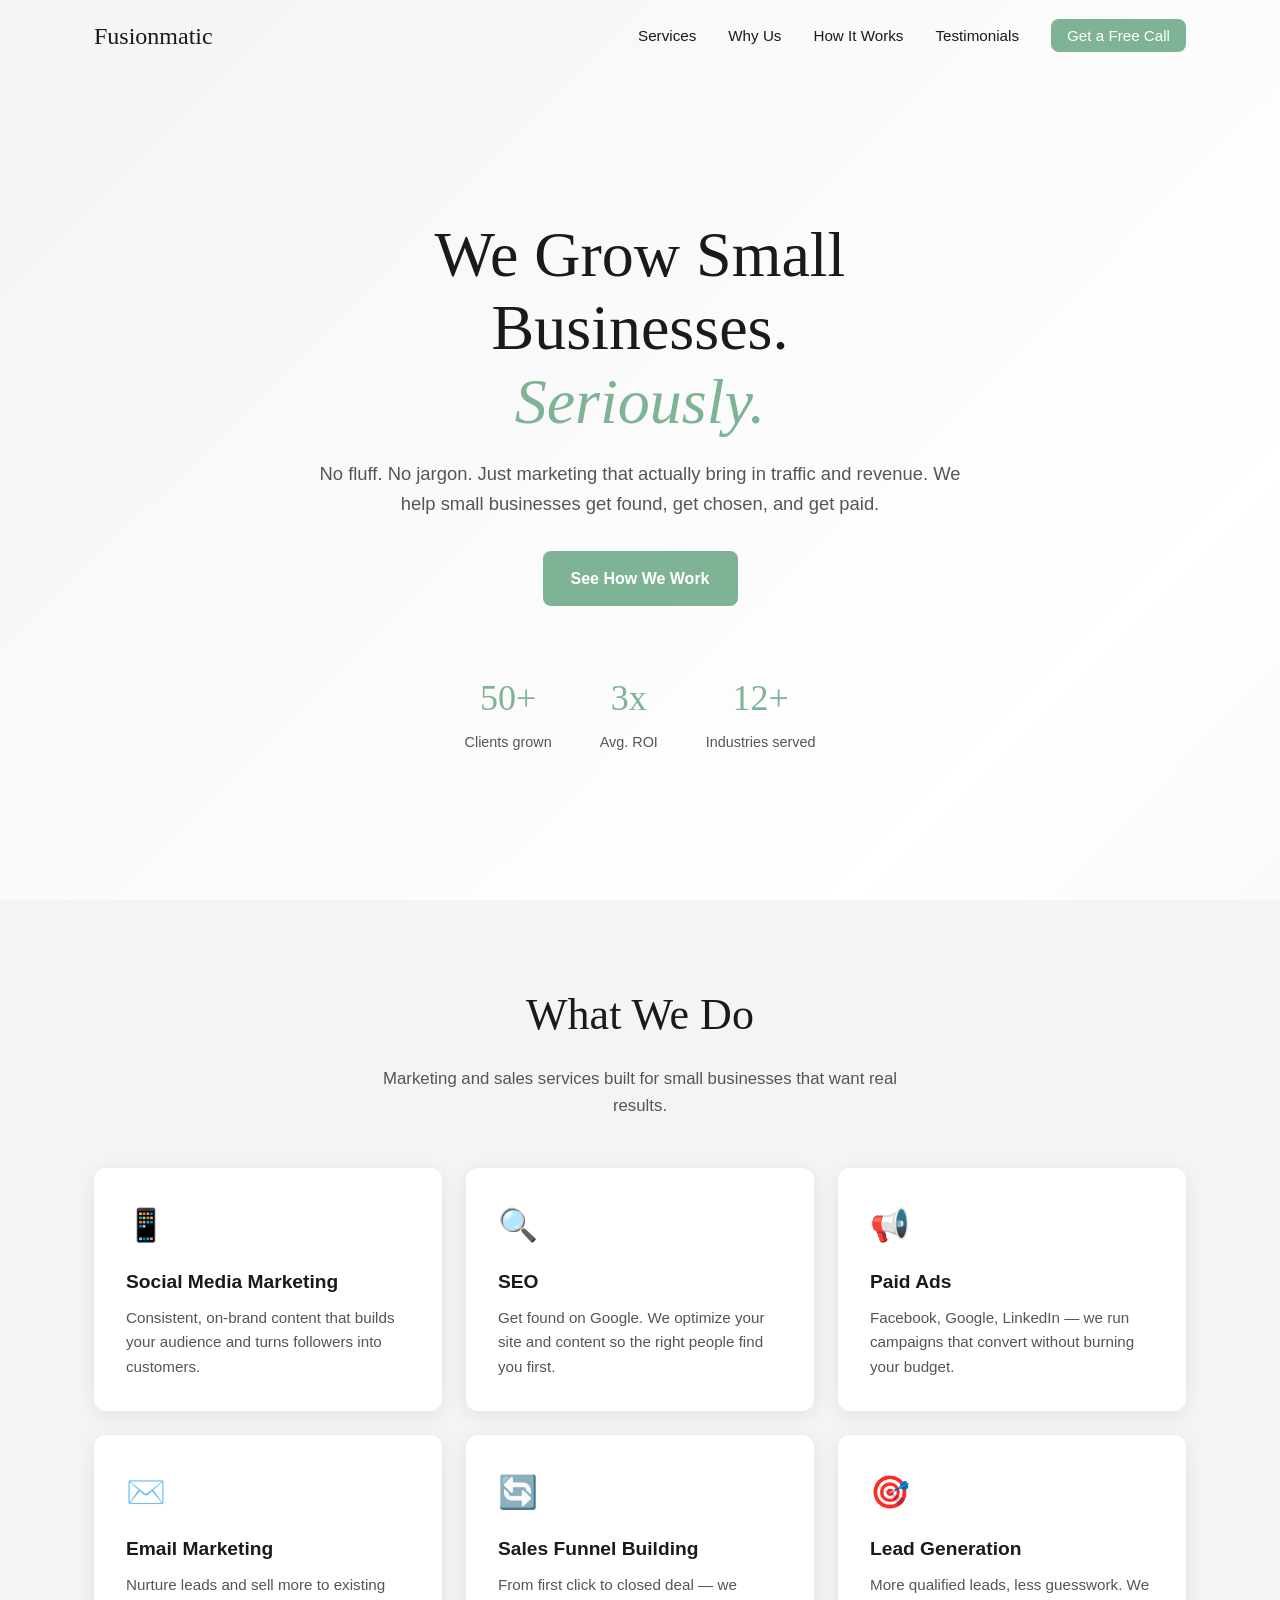
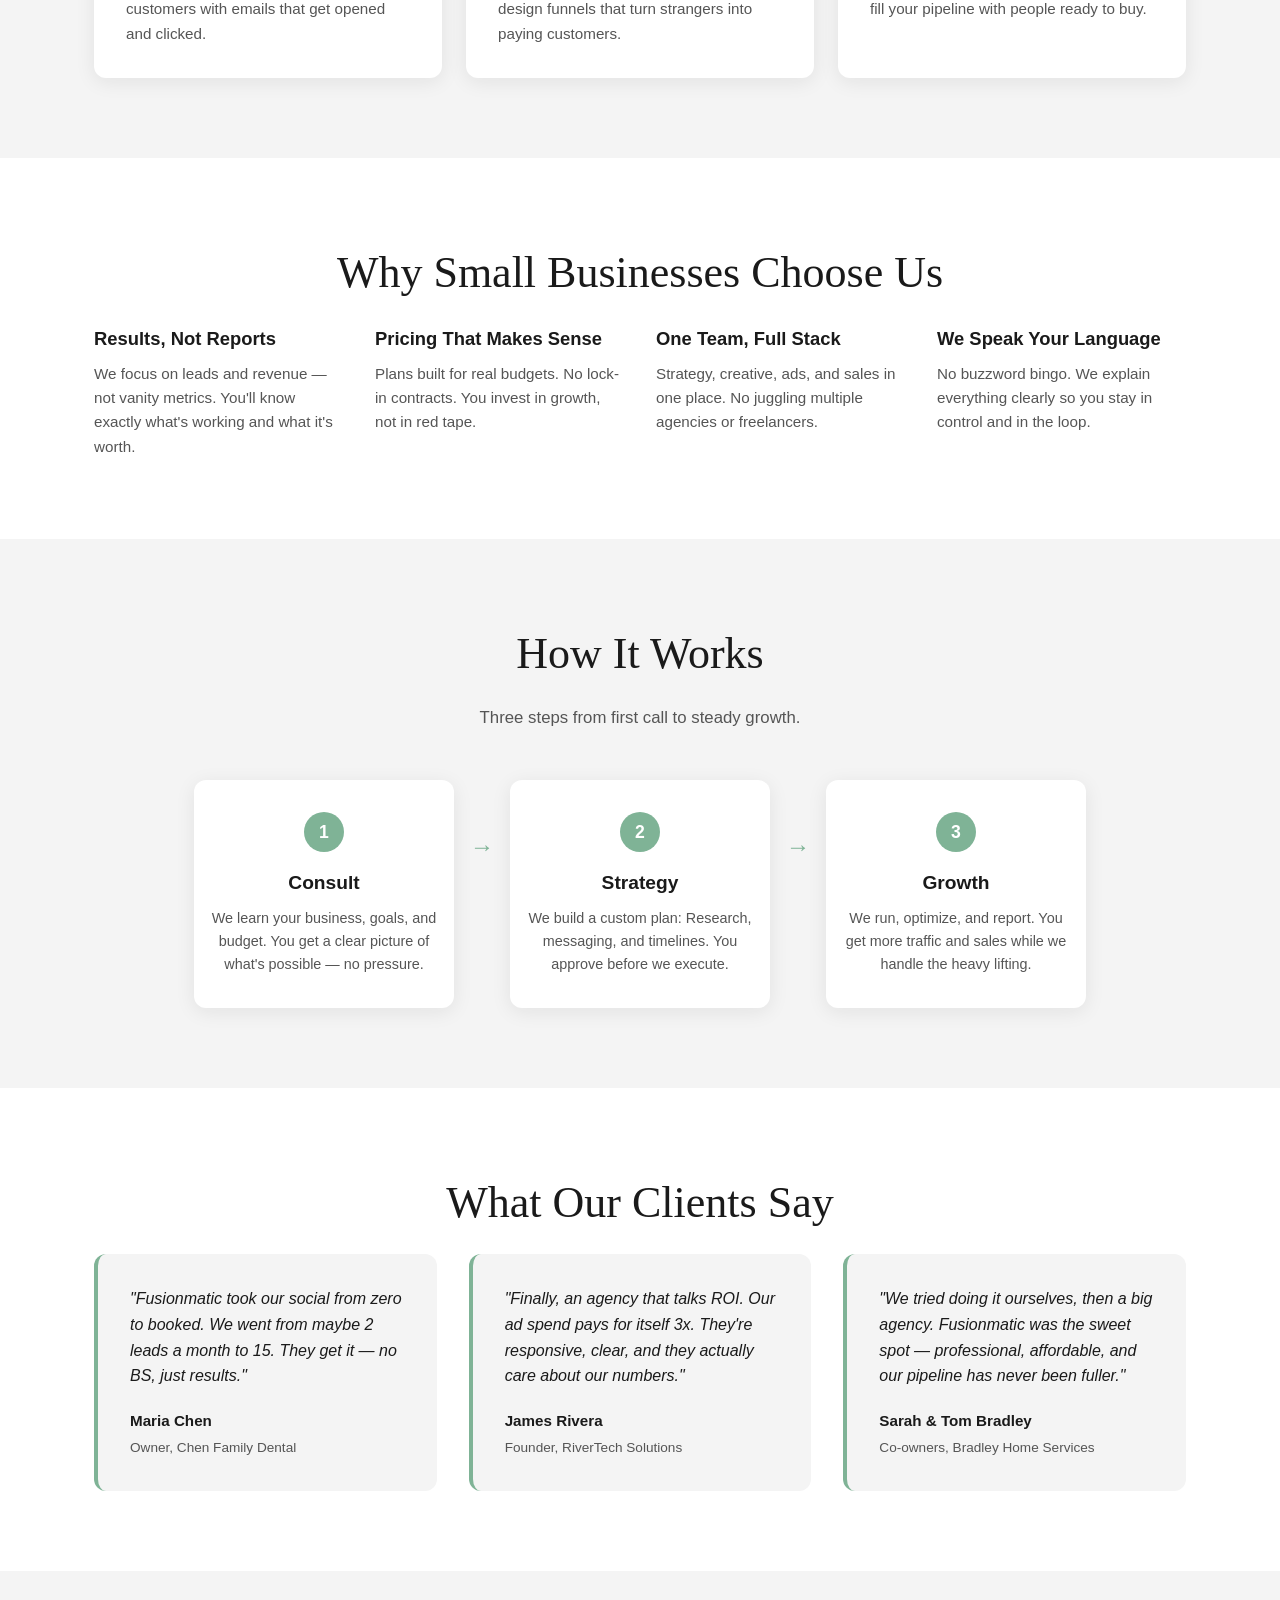
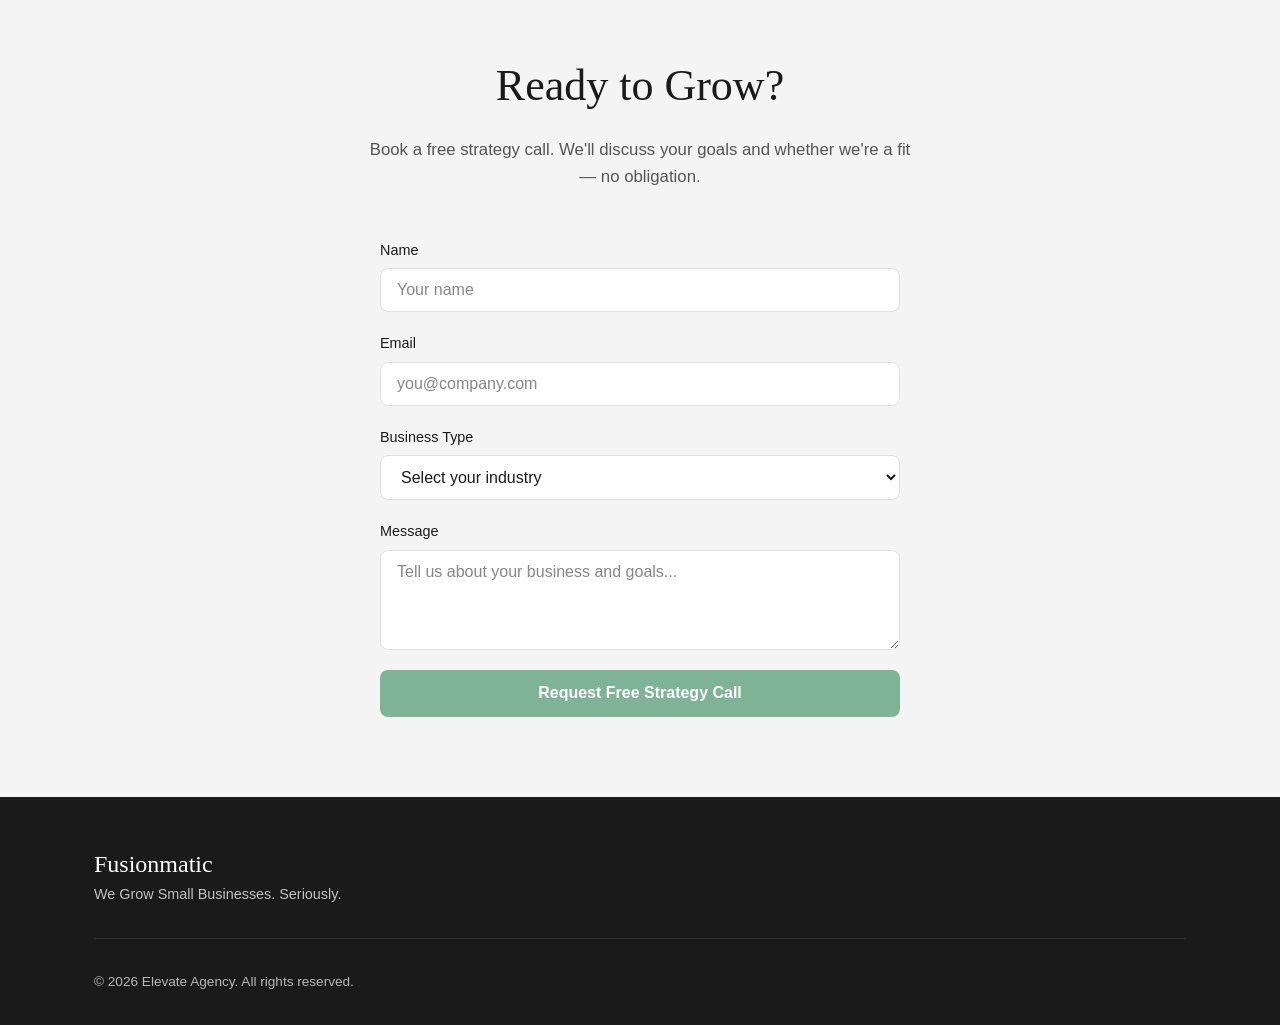
==== index.html @ 4c692b10 "update website" ====
<!DOCTYPE html>
<html lang="en">
<head>
  <meta charset="UTF-8">
  <meta name="viewport" content="width=device-width, initial-scale=1.0">
  <title>Elevate Agency — We Grow Small Businesses. Seriously.</title>
  <meta name="description" content="Marketing and sales services for small businesses. Get more leads, more sales, more growth.">
  <link rel="stylesheet" href="styles.css">
</head>
<body>
  <header class="header" id="header">
    <div class="header-inner">
      <a href="#hero" class="logo">Fusionmatic</a>
      <nav class="nav" aria-label="Main navigation">
        <ul class="nav-list">
          <li><a href="#services">Services</a></li>
          <li><a href="#why-us">Why Us</a></li>
          <li><a href="#how-it-works">How It Works</a></li>
          <li><a href="#testimonials">Testimonials</a></li>
          <li><a href="#contact" class="nav-cta">Get a Free Call</a></li>
        </ul>
      </nav>
      <button class="hamburger" id="hamburger" aria-label="Toggle menu" aria-expanded="false">
        <span></span>
        <span></span>
        <span></span>
      </button>
    </div>
    <div class="nav-overlay" id="nav-overlay"></div>
  </header>

  <main>
    <section class="hero" id="hero">
      <div class="hero-bg"></div>
      <div class="hero-content fade-in">
        <h1 class="hero-title">We Grow Small Businesses.<br><em>Seriously.</em></h1>
        <p class="hero-subtext">No fluff. No jargon. Just marketing that actually bring in traffic and revenue. We help small businesses get found, get chosen, and get paid.</p>
        <a href="#how-it-works" class="btn btn-primary btn-pulse">See How We Work</a>
      </div>
      <div class="hero-stats fade-in">
        <div class="stat">
          <span class="stat-number" data-target="50">0</span><span class="stat-suffix">+</span>
          <span class="stat-label">Clients grown</span>
        </div>
        <div class="stat">
          <span class="stat-number" data-target="3">0</span><span class="stat-suffix">x</span>
          <span class="stat-label">Avg. ROI</span>
        </div>
        <div class="stat">
          <span class="stat-number" data-target="12">0</span><span class="stat-suffix">+</span>
          <span class="stat-label">Industries served</span>
        </div>
      </div>
    </section>

    <section class="section services fade-in stagger-children" id="services">
      <div class="container">
        <h2 class="section-title">What We Do</h2>
        <p class="section-subtitle">Marketing and sales services built for small businesses that want real results.</p>
        <div class="services-grid">
          <article class="card">
            <div class="card-icon">📱</div>
            <h3>Social Media Marketing</h3>
            <p>Consistent, on-brand content that builds your audience and turns followers into customers.</p>
          </article>
          <article class="card">
            <div class="card-icon">🔍</div>
            <h3>SEO</h3>
            <p>Get found on Google. We optimize your site and content so the right people find you first.</p>
          </article>
          <article class="card">
            <div class="card-icon">📢</div>
            <h3>Paid Ads</h3>
            <p>Facebook, Google, LinkedIn — we run campaigns that convert without burning your budget.</p>
          </article>
          <article class="card">
            <div class="card-icon">✉️</div>
            <h3>Email Marketing</h3>
            <p>Nurture leads and sell more to existing customers with emails that get opened and clicked.</p>
          </article>
          <article class="card">
            <div class="card-icon">🔄</div>
            <h3>Sales Funnel Building</h3>
            <p>From first click to closed deal — we design funnels that turn strangers into paying customers.</p>
          </article>
          <article class="card">
            <div class="card-icon">🎯</div>
            <h3>Lead Generation</h3>
            <p>More qualified leads, less guesswork. We fill your pipeline with people ready to buy.</p>
          </article>
        </div>
      </div>
    </section>

    <section class="section why-us fade-in stagger-children" id="why-us">
      <div class="container">
        <h2 class="section-title">Why Small Businesses Choose Us</h2>
        <div class="why-grid">
          <div class="why-card">
            <h3>Results, Not Reports</h3>
            <p>We focus on leads and revenue — not vanity metrics. You'll know exactly what's working and what it's worth.</p>
          </div>
          <div class="why-card">
            <h3>Pricing That Makes Sense</h3>
            <p>Plans built for real budgets. No lock-in contracts. You invest in growth, not in red tape.</p>
          </div>
          <div class="why-card">
            <h3>One Team, Full Stack</h3>
            <p>Strategy, creative, ads, and sales in one place. No juggling multiple agencies or freelancers.</p>
          </div>
          <div class="why-card">
            <h3>We Speak Your Language</h3>
            <p>No buzzword bingo. We explain everything clearly so you stay in control and in the loop.</p>
          </div>
        </div>
      </div>
    </section>

    <section class="section how-it-works fade-in stagger-children" id="how-it-works">
      <div class="container">
        <h2 class="section-title">How It Works</h2>
        <p class="section-subtitle">Three steps from first call to steady growth.</p>
        <div class="steps">
          <div class="step">
            <span class="step-num">1</span>
            <h3>Consult</h3>
            <p>We learn your business, goals, and budget. You get a clear picture of what's possible — no pressure.</p>
          </div>
          <div class="step-arrow" aria-hidden="true">→</div>
          <div class="step">
            <span class="step-num">2</span>
            <h3>Strategy</h3>
            <p>We build a custom plan: Research, messaging, and timelines. You approve before we execute.</p>
          </div>
          <div class="step-arrow" aria-hidden="true">→</div>
          <div class="step">
            <span class="step-num">3</span>
            <h3>Growth</h3>
            <p>We run, optimize, and report. You get more traffic and sales while we handle the heavy lifting.</p>
          </div>
        </div>
      </div>
    </section>

    <section class="section testimonials fade-in stagger-children" id="testimonials">
      <div class="container">
        <h2 class="section-title">What Our Clients Say</h2>
        <div class="testimonials-grid">
          <blockquote class="testimonial">
            <p>"Fusionmatic took our social from zero to booked. We went from maybe 2 leads a month to 15. They get it — no BS, just results."</p>
            <footer>
              <strong>Maria Chen</strong>
              <span>Owner, Chen Family Dental</span>
            </footer>
          </blockquote>
          <blockquote class="testimonial">
            <p>"Finally, an agency that talks ROI. Our ad spend pays for itself 3x. They're responsive, clear, and they actually care about our numbers."</p>
            <footer>
              <strong>James Rivera</strong>
              <span>Founder, RiverTech Solutions</span>
            </footer>
          </blockquote>
          <blockquote class="testimonial">
            <p>"We tried doing it ourselves, then a big agency. Fusionmatic was the sweet spot — professional, affordable, and our pipeline has never been fuller."</p>
            <footer>
              <strong>Sarah & Tom Bradley</strong>
              <span>Co-owners, Bradley Home Services</span>
            </footer>
          </blockquote>
        </div>
      </div>
    </section>

    <section class="section contact fade-in" id="contact">
      <div class="container">
        <h2 class="section-title">Ready to Grow?</h2>
        <p class="section-subtitle">Book a free strategy call. We'll discuss your goals and whether we're a fit — no obligation.</p>
        <div class="contact-wrap">
          <form class="contact-form" id="contact-form" novalidate>
            <div class="form-group">
              <label for="name">Name</label>
              <input type="text" id="name" name="name" required placeholder="Your name">
            </div>
            <div class="form-group">
              <label for="email">Email</label>
              <input type="email" id="email" name="email" required placeholder="you@company.com">
            </div>
            <div class="form-group">
              <label for="business-type">Business Type</label>
              <select id="business-type" name="business_type">
                <option value="">Select your industry</option>
                <option value="professional-services">Professional Services</option>
                <option value="retail">Retail</option>
                <option value="healthcare">Healthcare</option>
                <option value="home-services">Home Services</option>
                <option value="tech-saas">Tech / SaaS</option>
                <option value="other">Other</option>
              </select>
            </div>
            <div class="form-group">
              <label for="message">Message</label>
              <textarea id="message" name="message" rows="4" placeholder="Tell us about your business and goals..."></textarea>
            </div>
            <button type="submit" class="btn btn-primary btn-full">Request Free Strategy Call</button>
          </form>
        </div>
      </div>
    </section>
  </main>

  <footer class="footer">
    <div class="container">
      <div class="footer-inner">
        <div class="footer-brand">
          <a href="#hero" class="logo">Fusionmatic</a>
          <p class="footer-tagline">We Grow Small Businesses. Seriously.</p>
        </div>
        
        <div class="footer-social">
          <!-- <a href="#" aria-label="Twitter">Twitter</a> -->
          <!-- <a href="#" aria-label="Instagram">Instagram</a> -->
        </div>
      </div>
      <p class="footer-copy">&copy; <span id="year"></span> Elevate Agency. All rights reserved.</p>
    </div>
  </footer>

  <script src="script.js"></script>
</body>
</html>
---- styles.css ----
/* ============================================
   ELEVATE AGENCY — Design tokens & base
   ============================================ */
:root {
  --primary: #7fb396;
  --primary-dark: #456b5f;
  --white: #FFFFFF;
  --gray-light: #F4F4F4;
  --gray-mid: #E0E0E0;
  --gray-dark: #555555;
  --black: #1A1A1A;
  --transition: 0.3s ease;
  --radius: 8px;
  --radius-lg: 12px;
  --shadow: 0 4px 20px rgba(26, 26, 26, 0.08);
  --shadow-hover: 0 8px 30px rgba(26, 26, 26, 0.12);
  --header-height: 72px;
  --header-height-scrolled: 60px;
}

*,
*::before,
*::after {
  box-sizing: border-box;
  margin: 0;
  padding: 0;
}

html {
  scroll-behavior: smooth;
}

body {
  font-family: -apple-system, BlinkMacSystemFont, 'Segoe UI', Roboto, Oxygen, Ubuntu, sans-serif;
  font-size: 1rem;
  line-height: 1.6;
  color: var(--black);
  background: var(--white);
  overflow-x: hidden;
}

img {
  max-width: 100%;
  height: auto;
  display: block;
}

a {
  color: var(--primary);
  text-decoration: none;
  transition: color var(--transition);
}

a:hover {
  color: var(--primary-dark);
}

ul {
  list-style: none;
}

/* ============================================
   Layout
   ============================================ */
.container {
  width: 100%;
  max-width: 1140px;
  margin: 0 auto;
  padding: 0 1.5rem;
}

.section {
  padding: 5rem 0;
}

.section-title {
  font-family: Georgia, 'Times New Roman', serif;
  font-size: clamp(2rem, 4vw, 2.75rem);
  font-weight: 400;
  color: var(--black);
  text-align: center;
  margin-bottom: 1rem;
}

.section-subtitle {
  text-align: center;
  color: var(--gray-dark);
  max-width: 560px;
  margin: 0 auto 3rem;
  font-size: 1.05rem;
}

/* ============================================
   Header & Nav
   ============================================ */
.header {
  position: fixed;
  top: 0;
  left: 0;
  right: 0;
  z-index: 1000;
  height: var(--header-height);
  background: transparent;
  transition: height var(--transition), background var(--transition), box-shadow var(--transition);
}

.header.scrolled {
  height: var(--header-height-scrolled);
  background: rgba(255, 255, 255, 0.96);
  box-shadow: var(--shadow);
}

.header-inner {
  max-width: 1140px;
  margin: 0 auto;
  padding: 0 1.5rem;
  height: 100%;
  display: flex;
  align-items: center;
  justify-content: space-between;
}

.logo {
  font-family: Georgia, 'Times New Roman', serif;
  font-size: 1.5rem;
  font-weight: 400;
  color: var(--black) !important;
}

.logo:hover {
  color: var(--primary) !important;
}

.nav-list {
  display: flex;
  align-items: center;
  gap: 2rem;
}

.nav-list a {
  color: var(--black);
  font-weight: 500;
  font-size: 0.95rem;
}

.nav-list a:hover {
  color: var(--primary);
}

.nav-cta {
  background: var(--primary);
  color: var(--white) !important;
  padding: 0.5rem 1rem;
  border-radius: var(--radius);
  transition: background var(--transition), transform var(--transition);
}

.nav-cta:hover {
  background: var(--primary-dark);
  color: var(--white) !important;
  transform: translateY(-1px);
}

/* Hamburger (hidden on desktop) */
.hamburger {
  display: none;
  flex-direction: column;
  justify-content: center;
  gap: 5px;
  width: 32px;
  height: 32px;
  background: none;
  border: none;
  cursor: pointer;
  padding: 0;
  z-index: 1001;
  transition: transform var(--transition);
}

.hamburger span {
  display: block;
  width: 100%;
  height: 2px;
  background: var(--black);
  transition: transform var(--transition), opacity var(--transition);
}

.hamburger.open span:nth-child(1) {
  transform: translateY(7px) rotate(45deg);
}

.hamburger.open span:nth-child(2) {
  opacity: 0;
}

.hamburger.open span:nth-child(3) {
  transform: translateY(-7px) rotate(-45deg);
}

.nav-overlay {
  display: none;
  position: fixed;
  inset: 0;
  background: rgba(26, 26, 26, 0.4);
  z-index: 999;
  opacity: 0;
  transition: opacity var(--transition);
}

.nav-overlay.visible {
  opacity: 1;
}

/* ============================================
   Hero
   ============================================ */
.hero {
  position: relative;
  min-height: 100vh;
  display: flex;
  flex-direction: column;
  justify-content: center;
  align-items: center;
  text-align: center;
  padding: calc(var(--header-height) + 4rem) 1.5rem 4rem;
  overflow: hidden;
}

.hero-bg {
  position: absolute;
  inset: 0;
  background: linear-gradient(135deg, var(--gray-light) 0%, var(--white) 40%, var(--gray-mid) 100%);
  background-size: 200% 200%;
  animation: heroGradient 12s ease infinite;
  z-index: -1;
}

@keyframes heroGradient {
  0%, 100% { background-position: 0% 50%; }
  50% { background-position: 100% 50%; }
}

.hero-content {
  max-width: 680px;
}

.hero-title {
  font-family: Georgia, 'Times New Roman', serif;
  font-size: clamp(2.5rem, 6vw, 4rem);
  font-weight: 400;
  line-height: 1.15;
  color: var(--black);
  margin-bottom: 1.25rem;
}

.hero-title em {
  font-style: italic;
  color: var(--primary);
}

.hero-subtext {
  font-size: 1.15rem;
  color: var(--gray-dark);
  margin-bottom: 2rem;
  line-height: 1.65;
}

/* Buttons */
.btn {
  display: inline-block;
  padding: 0.9rem 1.75rem;
  font-family: inherit;
  font-size: 1rem;
  font-weight: 600;
  border: none;
  border-radius: var(--radius);
  cursor: pointer;
  transition: background var(--transition), color var(--transition), transform var(--transition), box-shadow var(--transition);
}

.btn-primary {
  background: var(--primary);
  color: var(--white);
}

.btn-primary:hover {
  background: var(--primary-dark);
  transform: translateY(-2px);
  box-shadow: var(--shadow-hover);
}

.btn-full {
  width: 100%;
}

/* CTA pulse */
.btn-pulse {
  animation: pulse 2.5s ease-in-out infinite;
}

@keyframes pulse {
  0%, 100% { box-shadow: 0 0 0 0 rgba(82, 128, 115, 0.4); }
  50% { box-shadow: 0 0 0 12px rgba(82, 128, 115, 0); }
}

/* Hero stats */
.hero-stats {
  display: flex;
  gap: 3rem;
  margin-top: 4rem;
  flex-wrap: wrap;
  justify-content: center;
}

.stat {
  text-align: center;
}

.stat-number {
  font-family: Georgia, 'Times New Roman', serif;
  font-size: 2.25rem;
  color: var(--primary);
  display: inline;
}

.stat-suffix {
  font-family: Georgia, 'Times New Roman', serif;
  font-size: 2.25rem;
  color: var(--primary);
}

.stat-label {
  display: block;
  font-size: 0.9rem;
  color: var(--gray-dark);
  margin-top: 0.25rem;
}

/* ============================================
   Services — Cards
   ============================================ */
.services {
  background: var(--gray-light);
}

.services-grid {
  display: grid;
  grid-template-columns: repeat(auto-fit, minmax(300px, 1fr));
  gap: 1.5rem;
}

.card {
  background: var(--white);
  padding: 2rem;
  border-radius: var(--radius-lg);
  box-shadow: var(--shadow);
  transition: transform var(--transition), box-shadow var(--transition);
}

.card:hover {
  transform: translateY(-4px);
  box-shadow: var(--shadow-hover);
}

.card-icon {
  font-size: 2rem;
  margin-bottom: 1rem;
}

.card h3 {
  font-size: 1.2rem;
  color: var(--black);
  margin-bottom: 0.5rem;
}

.card p {
  color: var(--gray-dark);
  font-size: 0.95rem;
}

/* ============================================
   Why Us
   ============================================ */
.why-grid {
  display: grid;
  grid-template-columns: repeat(auto-fit, minmax(240px, 1fr));
  gap: 2rem;
}

.why-card h3 {
  font-size: 1.15rem;
  color: var(--black);
  margin-bottom: 0.5rem;
}

.why-card p {
  color: var(--gray-dark);
  font-size: 0.95rem;
}

/* ============================================
   How It Works
   ============================================ */
.how-it-works {
  background: var(--gray-light);
}

.steps {
  display: flex;
  align-items: flex-start;
  justify-content: center;
  gap: 1rem;
  flex-wrap: wrap;
  max-width: 900px;
  margin: 0 auto;
}

.step {
  flex: 1;
  min-width: 200px;
  max-width: 260px;
  text-align: center;
  padding: 2rem 1rem;
  background: var(--white);
  border-radius: var(--radius-lg);
  box-shadow: var(--shadow);
  transition: transform var(--transition), box-shadow var(--transition);
}

.step:hover {
  transform: translateY(-2px);
  box-shadow: var(--shadow-hover);
}

.step-num {
  display: inline-flex;
  align-items: center;
  justify-content: center;
  width: 40px;
  height: 40px;
  background: var(--primary);
  color: var(--white);
  font-weight: 700;
  font-size: 1.1rem;
  border-radius: 50%;
  margin-bottom: 1rem;
}

.step h3 {
  font-size: 1.2rem;
  color: var(--black);
  margin-bottom: 0.5rem;
}

.step p {
  color: var(--gray-dark);
  font-size: 0.9rem;
}

.step-arrow {
  flex-shrink: 0;
  padding-top: 3rem;
  color: var(--primary);
  font-size: 1.5rem;
  font-weight: 700;
}

/* ============================================
   Testimonials
   ============================================ */
.testimonials-grid {
  display: grid;
  grid-template-columns: repeat(auto-fit, minmax(280px, 1fr));
  gap: 2rem;
}

.testimonial {
  background: var(--gray-light);
  padding: 2rem;
  border-radius: var(--radius-lg);
  border-left: 4px solid var(--primary);
  transition: transform var(--transition), box-shadow var(--transition);
}

.testimonial:hover {
  transform: translateY(-2px);
  box-shadow: var(--shadow);
}

.testimonial p {
  font-size: 1rem;
  color: var(--black);
  margin-bottom: 1.25rem;
  font-style: italic;
}

.testimonial footer {
  display: flex;
  flex-direction: column;
  gap: 0.25rem;
}

.testimonial footer strong {
  color: var(--black);
  font-size: 0.95rem;
}

.testimonial footer span {
  color: var(--gray-dark);
  font-size: 0.85rem;
}

/* ============================================
   Contact form
   ============================================ */
.contact {
  background: var(--gray-light);
}

.contact-wrap {
  max-width: 520px;
  margin: 0 auto;
}

.contact-form {
  display: flex;
  flex-direction: column;
  gap: 1.25rem;
}

.form-group {
  display: flex;
  flex-direction: column;
  gap: 0.4rem;
}

.form-group label {
  font-weight: 500;
  font-size: 0.9rem;
  color: var(--black);
}

.form-group input,
.form-group select,
.form-group textarea {
  padding: 0.75rem 1rem;
  font-family: inherit;
  font-size: 1rem;
  border: 1px solid var(--gray-mid);
  border-radius: var(--radius);
  background: var(--white);
  color: var(--black);
  transition: border-color var(--transition), box-shadow var(--transition);
}

.form-group input:focus,
.form-group select:focus,
.form-group textarea:focus {
  outline: none;
  border-color: var(--primary);
  box-shadow: 0 0 0 3px rgba(82, 128, 115, 0.15);
}

.form-group input::placeholder,
.form-group textarea::placeholder {
  color: var(--gray-dark);
  opacity: 0.7;
}

.form-group textarea {
  resize: vertical;
  min-height: 100px;
}

/* ============================================
   Footer
   ============================================ */
.footer {
  background: var(--black);
  color: var(--gray-mid);
  padding: 3rem 0 2rem;
}

.footer-inner {
  display: flex;
  flex-wrap: wrap;
  justify-content: space-between;
  align-items: flex-start;
  gap: 2rem;
  margin-bottom: 2rem;
  padding-bottom: 2rem;
  border-bottom: 1px solid rgba(255, 255, 255, 0.1);
}

.footer-brand .logo {
  color: var(--white) !important;
  margin-bottom: 0.25rem;
}

.footer-tagline {
  font-size: 0.9rem;
  opacity: 0.85;
}

.footer-nav {
  display: flex;
  flex-wrap: wrap;
  gap: 1.5rem;
}

.footer-nav a {
  color: var(--gray-mid);
}

.footer-nav a:hover {
  color: var(--white);
}

.footer-social {
  display: flex;
  gap: 1rem;
}

.footer-social a {
  color: var(--gray-mid);
  font-size: 0.9rem;
}

.footer-social a:hover {
  color: var(--white);
}

.footer-copy {
  font-size: 0.85rem;
  opacity: 0.8;
}

/* ============================================
   Scroll-triggered fade-in (base state)
   ============================================ */
.fade-in {
  opacity: 0;
  transform: translateY(24px);
  transition: opacity 0.6s ease, transform 0.6s ease;
}

.fade-in.visible {
  opacity: 1;
  transform: translateY(0);
}

/* Stagger children */
.fade-in.stagger-children .card,
.fade-in.stagger-children .why-card,
.fade-in.stagger-children .step,
.fade-in.stagger-children .testimonial {
  opacity: 0;
  transform: translateY(20px);
  transition: opacity 0.5s ease, transform 0.5s ease;
}

.fade-in.visible.stagger-children .card:nth-child(1),
.fade-in.visible.stagger-children .why-card:nth-child(1),
.fade-in.visible.stagger-children .step:nth-child(1),
.fade-in.visible.stagger-children .step:nth-child(3),
.fade-in.visible.stagger-children .step:nth-child(5),
.fade-in.visible.stagger-children .testimonial:nth-child(1) { transition-delay: 0.1s; }
.fade-in.visible.stagger-children .card:nth-child(2),
.fade-in.visible.stagger-children .why-card:nth-child(2),
.fade-in.visible.stagger-children .testimonial:nth-child(2) { transition-delay: 0.2s; }
.fade-in.visible.stagger-children .card:nth-child(3),
.fade-in.visible.stagger-children .why-card:nth-child(3),
.fade-in.visible.stagger-children .testimonial:nth-child(3) { transition-delay: 0.3s; }
.fade-in.visible.stagger-children .card:nth-child(4),
.fade-in.visible.stagger-children .why-card:nth-child(4) { transition-delay: 0.4s; }
.fade-in.visible.stagger-children .card:nth-child(5) { transition-delay: 0.5s; }
.fade-in.visible.stagger-children .card:nth-child(6) { transition-delay: 0.6s; }
.fade-in.visible.stagger-children .step-arrow:nth-child(2) { transition-delay: 0.15s; }
.fade-in.visible.stagger-children .step-arrow:nth-child(4) { transition-delay: 0.25s; }

.fade-in.visible.stagger-children .card,
.fade-in.visible.stagger-children .why-card,
.fade-in.visible.stagger-children .step,
.fade-in.visible.stagger-children .step-arrow,
.fade-in.visible.stagger-children .testimonial {
  opacity: 1;
  transform: translateY(0);
}

/* ============================================
   Mobile
   ============================================ */
@media (max-width: 768px) {
  .nav {
    position: fixed;
    top: 0;
    right: 0;
    width: 280px;
    max-width: 85vw;
    height: 100vh;
    background: var(--white);
    padding: calc(var(--header-height) + 2rem) 2rem 2rem;
    transform: translateX(100%);
    transition: transform var(--transition);
    z-index: 1000;
    box-shadow: -4px 0 24px rgba(0, 0, 0, 0.1);
  }

  .nav.open {
    transform: translateX(0);
  }

  .nav-list {
    flex-direction: column;
    align-items: flex-start;
    gap: 1.5rem;
  }

  .nav-list a {
    font-size: 1.1rem;
  }

  .hamburger {
    display: flex;
  }

  .nav-overlay {
    display: block;
  }

  .section {
    padding: 3.5rem 0;
  }

  .hero-stats {
    gap: 2rem;
  }

  .stat-number,
  .stat-suffix {
    font-size: 1.75rem;
  }

  .steps {
    flex-direction: column;
    align-items: center;
  }

  .step {
    max-width: 100%;
  }

  .step-arrow {
    transform: rotate(90deg);
    padding: 0;
  }

  .footer-inner {
    flex-direction: column;
    text-align: center;
  }

  .footer-nav,
  .footer-social {
    justify-content: center;
  }
}

@media (max-width: 480px) {
  .hero-title {
    font-size: 2rem;
  }

  .hero-subtext {
    font-size: 1rem;
  }

  .services-grid {
    grid-template-columns: 1fr;
  }
}

/* ============================================
   Confirmation page
   ============================================ */
.confirmation-main {
  min-height: 100vh;
  padding: calc(var(--header-height) + 4rem) 1.5rem 4rem;
  display: flex;
  align-items: center;
  justify-content: center;
}

.confirmation-section {
  width: 100%;
  max-width: 560px;
  margin: 0 auto;
}

.confirmation-card {
  background: var(--white);
  border-radius: var(--radius-lg);
  box-shadow: var(--shadow);
  padding: 3rem 2rem;
  text-align: center;
}

.confirmation-icon {
  width: 64px;
  height: 64px;
  margin: 0 auto 1.5rem;
  background: var(--primary);
  color: var(--white);
  font-size: 2rem;
  font-weight: 700;
  line-height: 64px;
  border-radius: 50%;
}

.confirmation-title {
  font-family: Georgia, 'Times New Roman', serif;
  font-size: clamp(1.75rem, 4vw, 2.25rem);
  font-weight: 400;
  color: var(--black);
  margin-bottom: 1rem;
}

.confirmation-message {
  color: var(--gray-dark);
  font-size: 1.05rem;
  line-height: 1.65;
  margin-bottom: 1rem;
}

.confirmation-note {
  color: var(--gray-dark);
  font-size: 0.95rem;
  margin-bottom: 1.5rem;
}

.confirmation-card .btn {
  margin-top: 0.5rem;
}
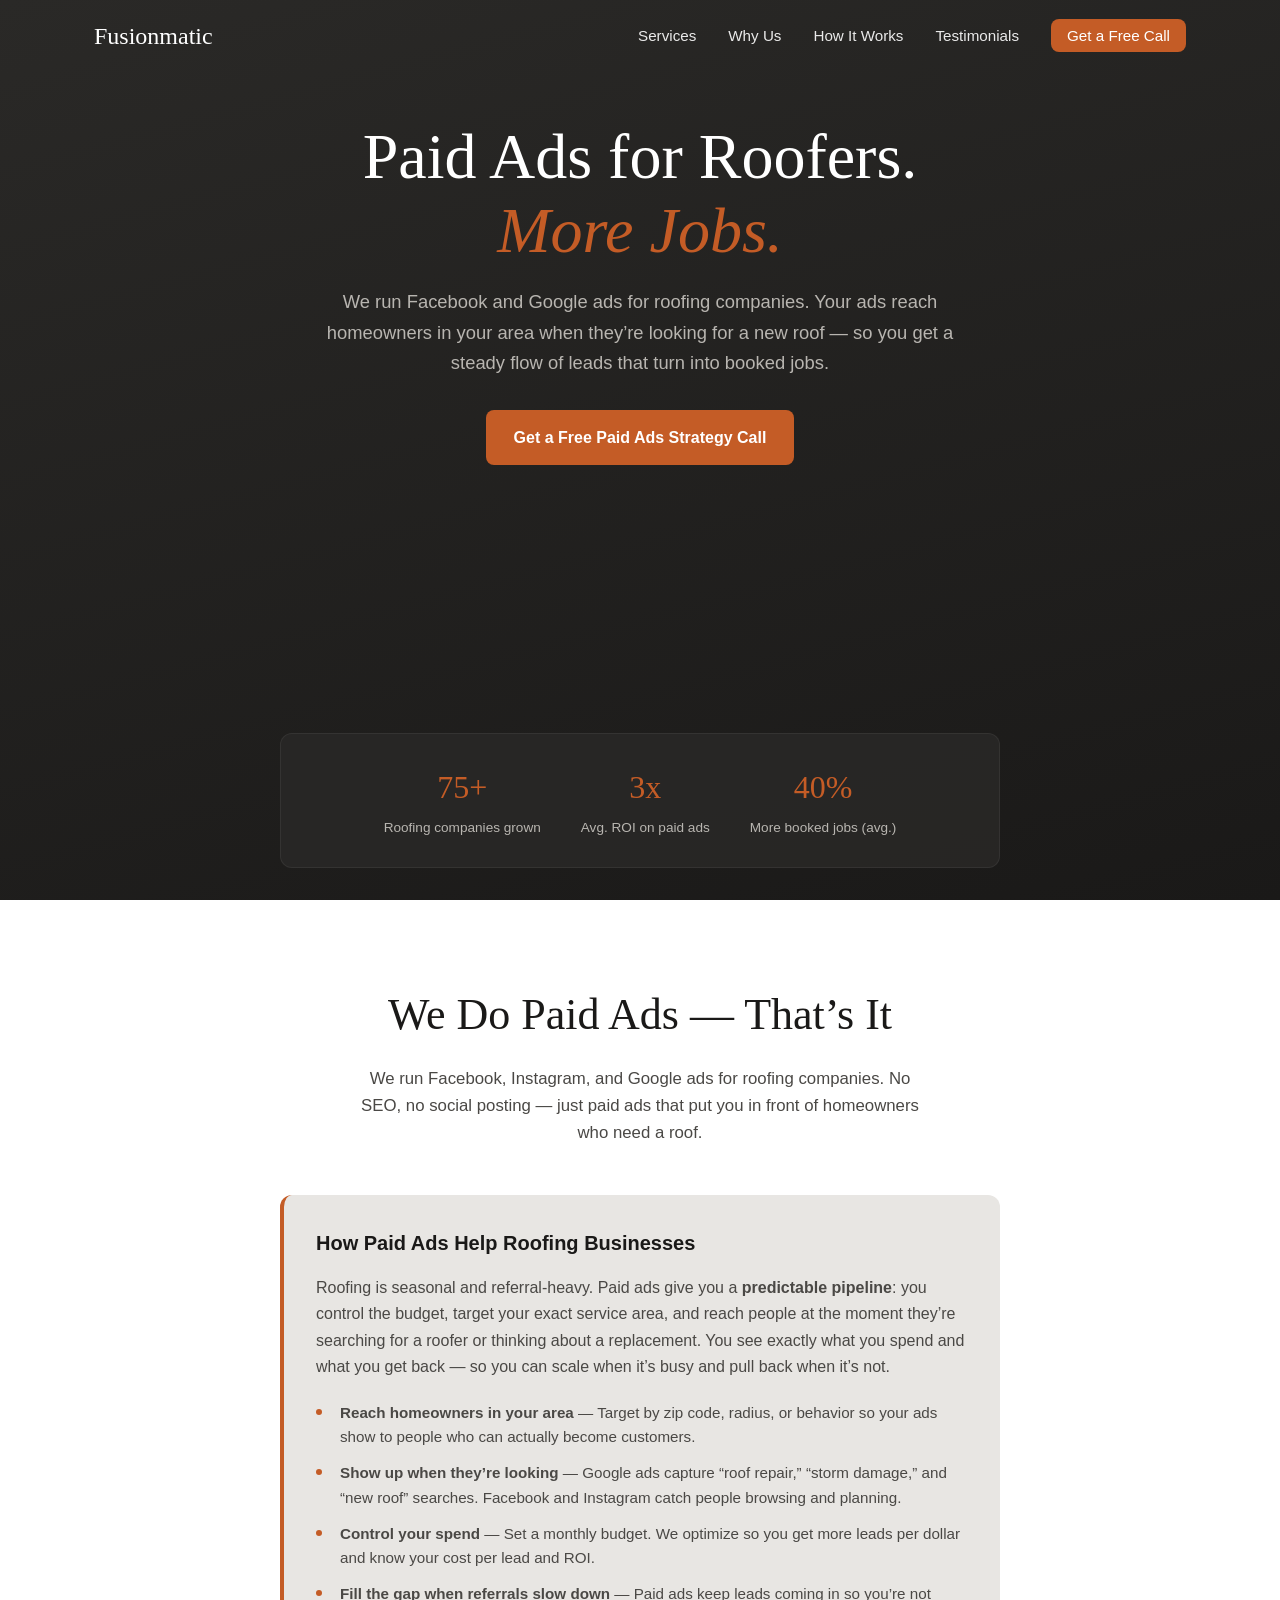
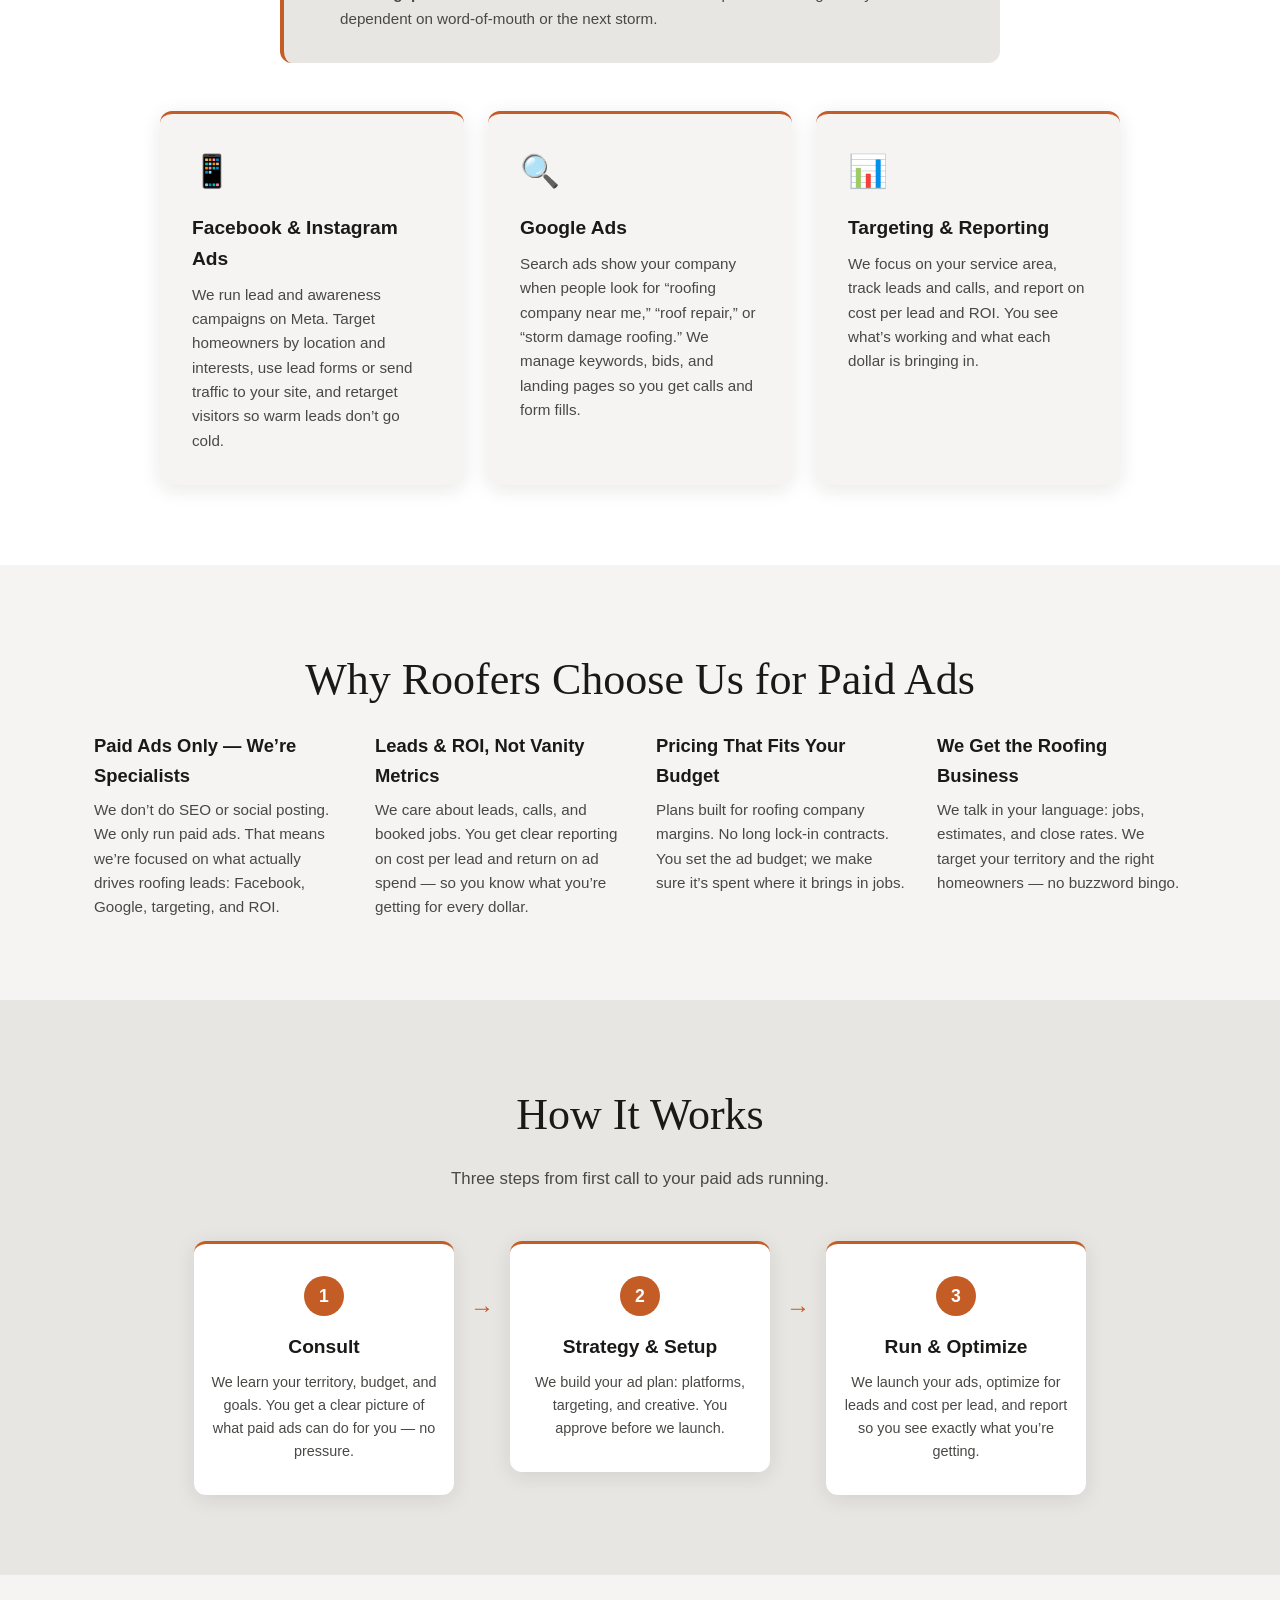
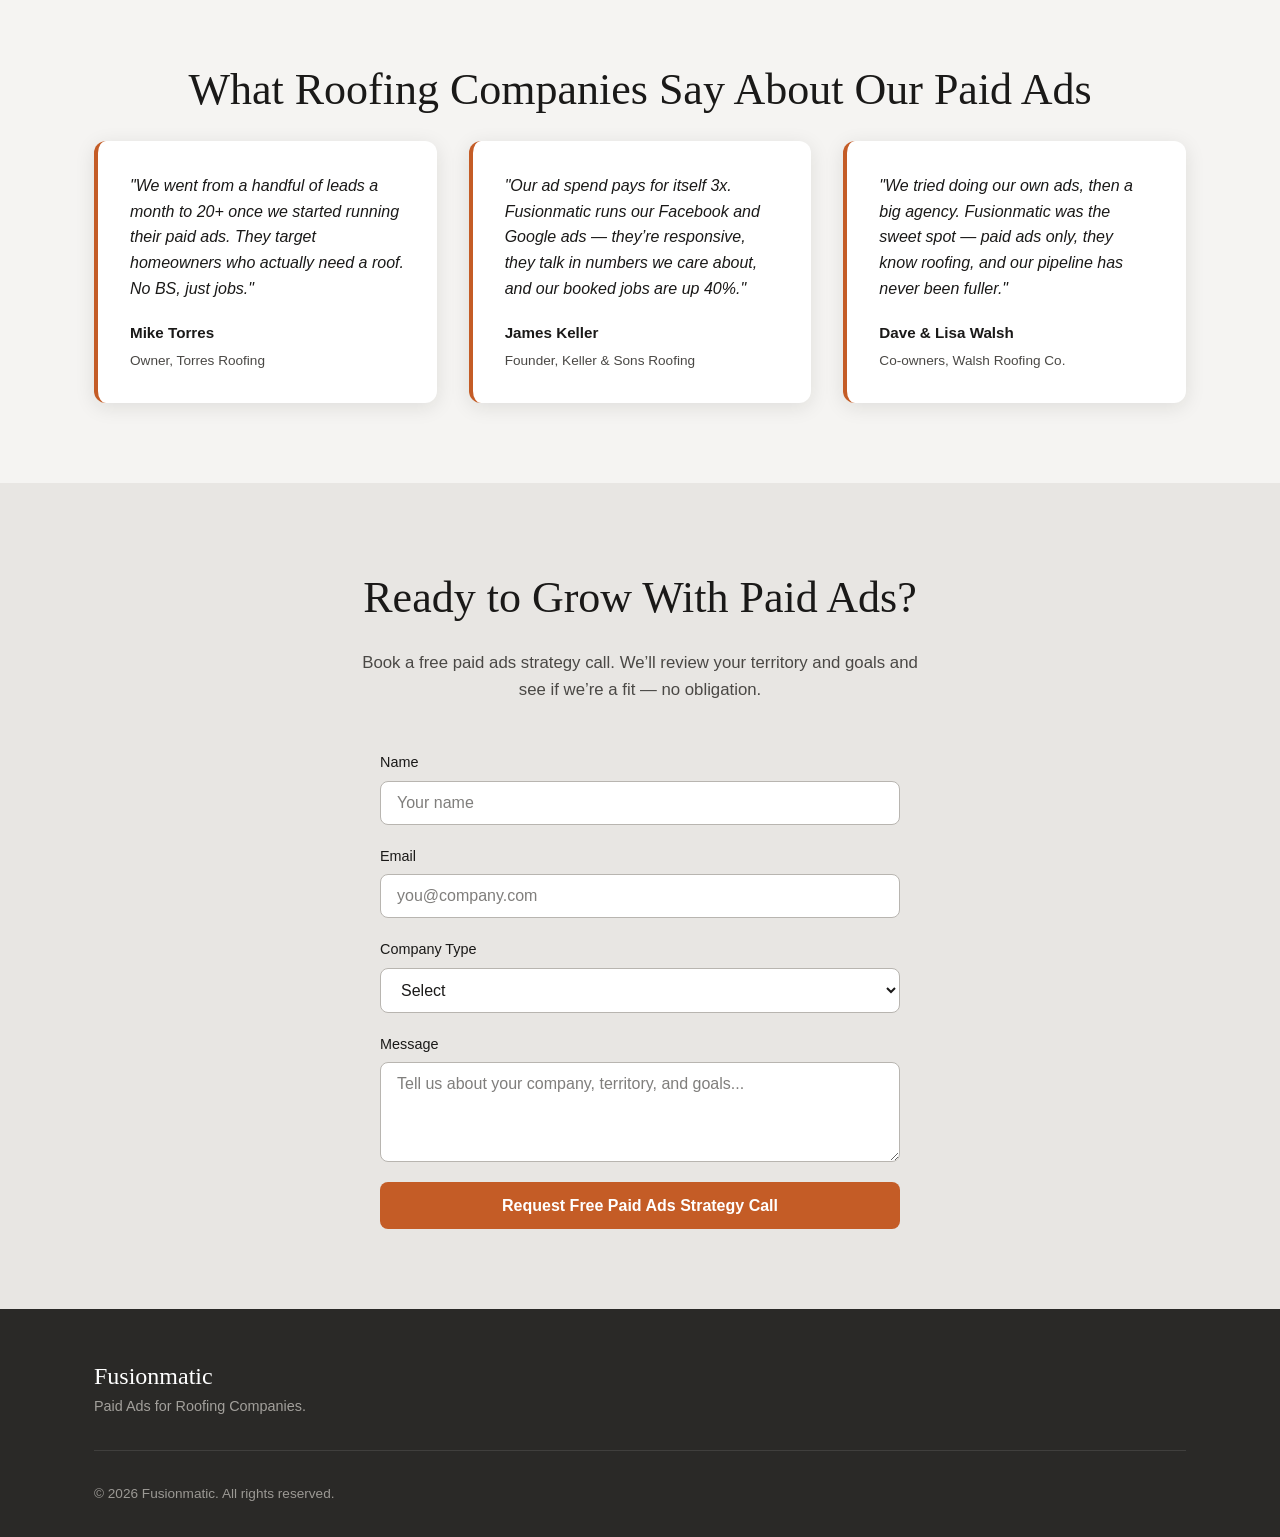
==== commit 9ba570a9: "update homepage" ====
--- a/index.html
+++ b/index.html
@@ -3,8 +3,8 @@
 <head>
   <meta charset="UTF-8">
   <meta name="viewport" content="width=device-width, initial-scale=1.0">
-  <title>Elevate Agency — We Grow Small Businesses. Seriously.</title>
-  <meta name="description" content="Marketing and sales services for small businesses. Get more leads, more sales, more growth.">
+  <title>Fusionmatic — Paid Ads for Roofing Companies | More Leads, More Jobs</title>
+  <meta name="description" content="We run paid ads for roofing companies. Facebook, Google, and more — get in front of homeowners who need a roof. Predictable leads, measurable ROI.">
   <link rel="stylesheet" href="styles.css">
 </head>
 <body>
@@ -32,85 +32,84 @@
   <main>
     <section class="hero" id="hero">
       <div class="hero-bg"></div>
-      <div class="hero-content fade-in">
-        <h1 class="hero-title">We Grow Small Businesses.<br><em>Seriously.</em></h1>
-        <p class="hero-subtext">No fluff. No jargon. Just marketing that actually bring in traffic and revenue. We help small businesses get found, get chosen, and get paid.</p>
-        <a href="#how-it-works" class="btn btn-primary btn-pulse">See How We Work</a>
+      <div class="hero-inner">
+        <div class="hero-content fade-in">
+          <h1 class="hero-title">Paid Ads for Roofers.<br><em>More Jobs.</em></h1>
+          <p class="hero-subtext">We run Facebook and Google ads for roofing companies. Your ads reach homeowners in your area when they’re looking for a new roof — so you get a steady flow of leads that turn into booked jobs.</p>
+          <a href="#contact" class="btn btn-primary btn-pulse">Get a Free Paid Ads Strategy Call</a>
+        </div>
       </div>
       <div class="hero-stats fade-in">
         <div class="stat">
-          <span class="stat-number" data-target="50">0</span><span class="stat-suffix">+</span>
-          <span class="stat-label">Clients grown</span>
+          <span class="stat-number" data-target="75">0</span><span class="stat-suffix">+</span>
+          <span class="stat-label">Roofing companies grown</span>
         </div>
         <div class="stat">
           <span class="stat-number" data-target="3">0</span><span class="stat-suffix">x</span>
-          <span class="stat-label">Avg. ROI</span>
+          <span class="stat-label">Avg. ROI on paid ads</span>
         </div>
         <div class="stat">
-          <span class="stat-number" data-target="12">0</span><span class="stat-suffix">+</span>
-          <span class="stat-label">Industries served</span>
+          <span class="stat-number" data-target="40">0</span><span class="stat-suffix">%</span>
+          <span class="stat-label">More booked jobs (avg.)</span>
         </div>
       </div>
     </section>
 
     <section class="section services fade-in stagger-children" id="services">
       <div class="container">
-        <h2 class="section-title">What We Do</h2>
-        <p class="section-subtitle">Marketing and sales services built for small businesses that want real results.</p>
-        <div class="services-grid">
+        <h2 class="section-title">We Do Paid Ads — That’s It</h2>
+        <p class="section-subtitle">We run Facebook, Instagram, and Google ads for roofing companies. No SEO, no social posting — just paid ads that put you in front of homeowners who need a roof.</p>
+
+        <div class="how-ads-help">
+          <h3 class="how-ads-help-title">How Paid Ads Help Roofing Businesses</h3>
+          <p class="how-ads-help-intro">Roofing is seasonal and referral-heavy. Paid ads give you a <strong>predictable pipeline</strong>: you control the budget, target your exact service area, and reach people at the moment they’re searching for a roofer or thinking about a replacement. You see exactly what you spend and what you get back — so you can scale when it’s busy and pull back when it’s not.</p>
+          <ul class="how-ads-help-list">
+            <li><strong>Reach homeowners in your area</strong> — Target by zip code, radius, or behavior so your ads show to people who can actually become customers.</li>
+            <li><strong>Show up when they’re looking</strong> — Google ads capture “roof repair,” “storm damage,” and “new roof” searches. Facebook and Instagram catch people browsing and planning.</li>
+            <li><strong>Control your spend</strong> — Set a monthly budget. We optimize so you get more leads per dollar and know your cost per lead and ROI.</li>
+            <li><strong>Fill the gap when referrals slow down</strong> — Paid ads keep leads coming in so you’re not dependent on word-of-mouth or the next storm.</li>
+          </ul>
+        </div>
+
+        <div class="services-grid services-grid-three">
           <article class="card">
-            <div class="card-icon">📱</div>
-            <h3>Social Media Marketing</h3>
-            <p>Consistent, on-brand content that builds your audience and turns followers into customers.</p>
+            <div class="card-icon" aria-hidden="true">📱</div>
+            <h3>Facebook & Instagram Ads</h3>
+            <p>We run lead and awareness campaigns on Meta. Target homeowners by location and interests, use lead forms or send traffic to your site, and retarget visitors so warm leads don’t go cold.</p>
           </article>
           <article class="card">
-            <div class="card-icon">🔍</div>
-            <h3>SEO</h3>
-            <p>Get found on Google. We optimize your site and content so the right people find you first.</p>
+            <div class="card-icon" aria-hidden="true">🔍</div>
+            <h3>Google Ads</h3>
+            <p>Search ads show your company when people look for “roofing company near me,” “roof repair,” or “storm damage roofing.” We manage keywords, bids, and landing pages so you get calls and form fills.</p>
           </article>
           <article class="card">
-            <div class="card-icon">📢</div>
-            <h3>Paid Ads</h3>
-            <p>Facebook, Google, LinkedIn — we run campaigns that convert without burning your budget.</p>
+            <div class="card-icon" aria-hidden="true">📊</div>
+            <h3>Targeting & Reporting</h3>
+            <p>We focus on your service area, track leads and calls, and report on cost per lead and ROI. You see what’s working and what each dollar is bringing in.</p>
           </article>
-          <article class="card">
-            <div class="card-icon">✉️</div>
-            <h3>Email Marketing</h3>
-            <p>Nurture leads and sell more to existing customers with emails that get opened and clicked.</p>
-          </article>
-          <article class="card">
-            <div class="card-icon">🔄</div>
-            <h3>Sales Funnel Building</h3>
-            <p>From first click to closed deal — we design funnels that turn strangers into paying customers.</p>
-          </article>
-          <article class="card">
-            <div class="card-icon">🎯</div>
-            <h3>Lead Generation</h3>
-            <p>More qualified leads, less guesswork. We fill your pipeline with people ready to buy.</p>
-          </article>
         </div>
       </div>
     </section>
 
     <section class="section why-us fade-in stagger-children" id="why-us">
       <div class="container">
-        <h2 class="section-title">Why Small Businesses Choose Us</h2>
+        <h2 class="section-title">Why Roofers Choose Us for Paid Ads</h2>
         <div class="why-grid">
           <div class="why-card">
-            <h3>Results, Not Reports</h3>
-            <p>We focus on leads and revenue — not vanity metrics. You'll know exactly what's working and what it's worth.</p>
-          </div>
-          <div class="why-card">
-            <h3>Pricing That Makes Sense</h3>
-            <p>Plans built for real budgets. No lock-in contracts. You invest in growth, not in red tape.</p>
-          </div>
-          <div class="why-card">
-            <h3>One Team, Full Stack</h3>
-            <p>Strategy, creative, ads, and sales in one place. No juggling multiple agencies or freelancers.</p>
-          </div>
-          <div class="why-card">
-            <h3>We Speak Your Language</h3>
-            <p>No buzzword bingo. We explain everything clearly so you stay in control and in the loop.</p>
+            <h3>Paid Ads Only — We’re Specialists</h3>
+            <p>We don’t do SEO or social posting. We only run paid ads. That means we’re focused on what actually drives roofing leads: Facebook, Google, targeting, and ROI.</p>
+          </div>
+          <div class="why-card">
+            <h3>Leads & ROI, Not Vanity Metrics</h3>
+            <p>We care about leads, calls, and booked jobs. You get clear reporting on cost per lead and return on ad spend — so you know what you’re getting for every dollar.</p>
+          </div>
+          <div class="why-card">
+            <h3>Pricing That Fits Your Budget</h3>
+            <p>Plans built for roofing company margins. No long lock-in contracts. You set the ad budget; we make sure it’s spent where it brings in jobs.</p>
+          </div>
+          <div class="why-card">
+            <h3>We Get the Roofing Business</h3>
+            <p>We talk in your language: jobs, estimates, and close rates. We target your territory and the right homeowners — no buzzword bingo.</p>
           </div>
         </div>
       </div>
@@ -119,24 +118,24 @@
     <section class="section how-it-works fade-in stagger-children" id="how-it-works">
       <div class="container">
         <h2 class="section-title">How It Works</h2>
-        <p class="section-subtitle">Three steps from first call to steady growth.</p>
+        <p class="section-subtitle">Three steps from first call to your paid ads running.</p>
         <div class="steps">
           <div class="step">
             <span class="step-num">1</span>
             <h3>Consult</h3>
-            <p>We learn your business, goals, and budget. You get a clear picture of what's possible — no pressure.</p>
+            <p>We learn your territory, budget, and goals. You get a clear picture of what paid ads can do for you — no pressure.</p>
           </div>
           <div class="step-arrow" aria-hidden="true">→</div>
           <div class="step">
             <span class="step-num">2</span>
-            <h3>Strategy</h3>
-            <p>We build a custom plan: Research, messaging, and timelines. You approve before we execute.</p>
+            <h3>Strategy & Setup</h3>
+            <p>We build your ad plan: platforms, targeting, and creative. You approve before we launch.</p>
           </div>
           <div class="step-arrow" aria-hidden="true">→</div>
           <div class="step">
             <span class="step-num">3</span>
-            <h3>Growth</h3>
-            <p>We run, optimize, and report. You get more traffic and sales while we handle the heavy lifting.</p>
+            <h3>Run & Optimize</h3>
+            <p>We launch your ads, optimize for leads and cost per lead, and report so you see exactly what you’re getting.</p>
           </div>
         </div>
       </div>
@@ -144,27 +143,27 @@
 
     <section class="section testimonials fade-in stagger-children" id="testimonials">
       <div class="container">
-        <h2 class="section-title">What Our Clients Say</h2>
+        <h2 class="section-title">What Roofing Companies Say About Our Paid Ads</h2>
         <div class="testimonials-grid">
           <blockquote class="testimonial">
-            <p>"Fusionmatic took our social from zero to booked. We went from maybe 2 leads a month to 15. They get it — no BS, just results."</p>
+            <p>"We went from a handful of leads a month to 20+ once we started running their paid ads. They target homeowners who actually need a roof. No BS, just jobs."</p>
             <footer>
-              <strong>Maria Chen</strong>
-              <span>Owner, Chen Family Dental</span>
+              <strong>Mike Torres</strong>
+              <span>Owner, Torres Roofing</span>
             </footer>
           </blockquote>
           <blockquote class="testimonial">
-            <p>"Finally, an agency that talks ROI. Our ad spend pays for itself 3x. They're responsive, clear, and they actually care about our numbers."</p>
+            <p>"Our ad spend pays for itself 3x. Fusionmatic runs our Facebook and Google ads — they’re responsive, they talk in numbers we care about, and our booked jobs are up 40%."</p>
             <footer>
-              <strong>James Rivera</strong>
-              <span>Founder, RiverTech Solutions</span>
+              <strong>James Keller</strong>
+              <span>Founder, Keller & Sons Roofing</span>
             </footer>
           </blockquote>
           <blockquote class="testimonial">
-            <p>"We tried doing it ourselves, then a big agency. Fusionmatic was the sweet spot — professional, affordable, and our pipeline has never been fuller."</p>
+            <p>"We tried doing our own ads, then a big agency. Fusionmatic was the sweet spot — paid ads only, they know roofing, and our pipeline has never been fuller."</p>
             <footer>
-              <strong>Sarah & Tom Bradley</strong>
-              <span>Co-owners, Bradley Home Services</span>
+              <strong>Dave & Lisa Walsh</strong>
+              <span>Co-owners, Walsh Roofing Co.</span>
             </footer>
           </blockquote>
         </div>
@@ -173,8 +172,8 @@
 
     <section class="section contact fade-in" id="contact">
       <div class="container">
-        <h2 class="section-title">Ready to Grow?</h2>
-        <p class="section-subtitle">Book a free strategy call. We'll discuss your goals and whether we're a fit — no obligation.</p>
+        <h2 class="section-title">Ready to Grow With Paid Ads?</h2>
+        <p class="section-subtitle">Book a free paid ads strategy call. We’ll review your territory and goals and see if we’re a fit — no obligation.</p>
         <div class="contact-wrap">
           <form class="contact-form" id="contact-form" novalidate>
             <div class="form-group">
@@ -186,22 +185,21 @@
               <input type="email" id="email" name="email" required placeholder="you@company.com">
             </div>
             <div class="form-group">
-              <label for="business-type">Business Type</label>
+              <label for="business-type">Company Type</label>
               <select id="business-type" name="business_type">
-                <option value="">Select your industry</option>
-                <option value="professional-services">Professional Services</option>
-                <option value="retail">Retail</option>
-                <option value="healthcare">Healthcare</option>
-                <option value="home-services">Home Services</option>
-                <option value="tech-saas">Tech / SaaS</option>
+                <option value="">Select</option>
+                <option value="residential-roofing">Residential Roofing</option>
+                <option value="commercial-roofing">Commercial Roofing</option>
+                <option value="both">Residential & Commercial</option>
+                <option value="storm-restoration">Storm / Restoration</option>
                 <option value="other">Other</option>
               </select>
             </div>
             <div class="form-group">
               <label for="message">Message</label>
-              <textarea id="message" name="message" rows="4" placeholder="Tell us about your business and goals..."></textarea>
-            </div>
-            <button type="submit" class="btn btn-primary btn-full">Request Free Strategy Call</button>
+              <textarea id="message" name="message" rows="4" placeholder="Tell us about your company, territory, and goals..."></textarea>
+            </div>
+            <button type="submit" class="btn btn-primary btn-full">Request Free Paid Ads Strategy Call</button>
           </form>
         </div>
       </div>
@@ -213,7 +211,7 @@
       <div class="footer-inner">
         <div class="footer-brand">
           <a href="#hero" class="logo">Fusionmatic</a>
-          <p class="footer-tagline">We Grow Small Businesses. Seriously.</p>
+          <p class="footer-tagline">Paid Ads for Roofing Companies.</p>
         </div>
         
         <div class="footer-social">
@@ -221,7 +219,7 @@
           <!-- <a href="#" aria-label="Instagram">Instagram</a> -->
         </div>
       </div>
-      <p class="footer-copy">&copy; <span id="year"></span> Elevate Agency. All rights reserved.</p>
+      <p class="footer-copy">&copy; <span id="year"></span> Fusionmatic. All rights reserved.</p>
     </div>
   </footer>
 
--- a/styles.css
+++ b/styles.css
@@ -1,19 +1,22 @@
 /* ============================================
-   ELEVATE AGENCY — Design tokens & base
+   FUSIONMATIC — Roofing (masculine theme)
    ============================================ */
 :root {
-  --primary: #7fb396;
-  --primary-dark: #456b5f;
-  --white: #FFFFFF;
-  --gray-light: #F4F4F4;
-  --gray-mid: #E0E0E0;
-  --gray-dark: #555555;
-  --black: #1A1A1A;
+  --primary: #c45c26;
+  --primary-dark: #9b4a1e;
+  --primary-glow: rgba(196, 92, 38, 0.35);
+  --white: #ffffff;
+  --off-white: #f5f4f2;
+  --gray-light: #e8e6e3;
+  --gray-mid: #b8b5b0;
+  --gray-dark: #4a4845;
+  --charcoal: #2a2927;
+  --black: #1a1918;
   --transition: 0.3s ease;
   --radius: 8px;
   --radius-lg: 12px;
-  --shadow: 0 4px 20px rgba(26, 26, 26, 0.08);
-  --shadow-hover: 0 8px 30px rgba(26, 26, 26, 0.12);
+  --shadow: 0 4px 20px rgba(26, 25, 24, 0.1);
+  --shadow-hover: 0 8px 30px rgba(26, 25, 24, 0.15);
   --header-height: 72px;
   --header-height-scrolled: 60px;
 }
@@ -35,7 +38,7 @@
   font-size: 1rem;
   line-height: 1.6;
   color: var(--black);
-  background: var(--white);
+  background: var(--off-white);
   overflow-x: hidden;
 }
 
@@ -106,7 +109,7 @@
 
 .header.scrolled {
   height: var(--header-height-scrolled);
-  background: rgba(255, 255, 255, 0.96);
+  background: rgba(245, 244, 242, 0.98);
   box-shadow: var(--shadow);
 }
 
@@ -129,6 +132,23 @@
 
 .logo:hover {
   color: var(--primary) !important;
+}
+
+/* Light nav on dark hero when not scrolled */
+.header:not(.scrolled) .nav-list a:not(.nav-cta) {
+  color: rgba(255, 255, 255, 0.9);
+}
+.header:not(.scrolled) .nav-list a:not(.nav-cta):hover {
+  color: var(--primary);
+}
+.header:not(.scrolled) .logo {
+  color: var(--white) !important;
+}
+.header:not(.scrolled) .logo:hover {
+  color: var(--primary) !important;
+}
+.header:not(.scrolled) .hamburger span {
+  background: var(--white);
 }
 
 .nav-list {
@@ -222,16 +242,16 @@
   justify-content: center;
   align-items: center;
   text-align: center;
-  padding: calc(var(--header-height) + 4rem) 1.5rem 4rem;
+  padding: calc(var(--header-height) + 3rem) 1.5rem 2rem;
   overflow: hidden;
 }
 
 .hero-bg {
   position: absolute;
   inset: 0;
-  background: linear-gradient(135deg, var(--gray-light) 0%, var(--white) 40%, var(--gray-mid) 100%);
+  background: linear-gradient(165deg, var(--charcoal) 0%, var(--black) 50%, var(--charcoal) 100%);
   background-size: 200% 200%;
-  animation: heroGradient 12s ease infinite;
+  animation: heroGradient 14s ease infinite;
   z-index: -1;
 }
 
@@ -240,8 +260,15 @@
   50% { background-position: 100% 50%; }
 }
 
+.hero-inner {
+  width: 100%;
+  max-width: 720px;
+  margin: 0 auto;
+}
+
 .hero-content {
-  max-width: 680px;
+  max-width: 640px;
+  margin: 0 auto;
 }
 
 .hero-title {
@@ -249,7 +276,7 @@
   font-size: clamp(2.5rem, 6vw, 4rem);
   font-weight: 400;
   line-height: 1.15;
-  color: var(--black);
+  color: var(--white);
   margin-bottom: 1.25rem;
 }
 
@@ -260,7 +287,7 @@
 
 .hero-subtext {
   font-size: 1.15rem;
-  color: var(--gray-dark);
+  color: var(--gray-mid);
   margin-bottom: 2rem;
   line-height: 1.65;
 }
@@ -299,17 +326,23 @@
 }
 
 @keyframes pulse {
-  0%, 100% { box-shadow: 0 0 0 0 rgba(82, 128, 115, 0.4); }
-  50% { box-shadow: 0 0 0 12px rgba(82, 128, 115, 0); }
-}
-
-/* Hero stats */
+  0%, 100% { box-shadow: 0 0 0 0 var(--primary-glow); }
+  50% { box-shadow: 0 0 0 14px rgba(196, 92, 38, 0); }
+}
+
+/* Hero stats — bar below hero */
 .hero-stats {
   display: flex;
-  gap: 3rem;
-  margin-top: 4rem;
+  gap: 2.5rem;
+  margin-top: auto;
+  padding: 1.75rem 1.5rem;
+  width: 100%;
+  max-width: 720px;
   flex-wrap: wrap;
   justify-content: center;
+  background: rgba(42, 41, 39, 0.85);
+  border-radius: var(--radius-lg);
+  border: 1px solid rgba(255, 255, 255, 0.06);
 }
 
 .stat {
@@ -318,21 +351,21 @@
 
 .stat-number {
   font-family: Georgia, 'Times New Roman', serif;
-  font-size: 2.25rem;
+  font-size: 2rem;
   color: var(--primary);
   display: inline;
 }
 
 .stat-suffix {
   font-family: Georgia, 'Times New Roman', serif;
-  font-size: 2.25rem;
+  font-size: 2rem;
   color: var(--primary);
 }
 
 .stat-label {
   display: block;
-  font-size: 0.9rem;
-  color: var(--gray-dark);
+  font-size: 0.85rem;
+  color: var(--gray-mid);
   margin-top: 0.25rem;
 }
 
@@ -340,7 +373,7 @@
    Services — Cards
    ============================================ */
 .services {
-  background: var(--gray-light);
+  background: var(--white);
 }
 
 .services-grid {
@@ -349,11 +382,71 @@
   gap: 1.5rem;
 }
 
+.services-grid-three {
+  grid-template-columns: repeat(auto-fit, minmax(280px, 1fr));
+  max-width: 960px;
+  margin: 0 auto;
+}
+
+/* How paid ads help roofing businesses */
+.how-ads-help {
+  max-width: 720px;
+  margin: 0 auto 3rem;
+  padding: 2rem;
+  background: var(--gray-light);
+  border-radius: var(--radius-lg);
+  border-left: 4px solid var(--primary);
+}
+
+.how-ads-help-title {
+  font-size: 1.25rem;
+  color: var(--black);
+  margin-bottom: 1rem;
+}
+
+.how-ads-help-intro {
+  color: var(--gray-dark);
+  font-size: 1rem;
+  line-height: 1.65;
+  margin-bottom: 1.25rem;
+}
+
+.how-ads-help-list {
+  list-style: none;
+  padding: 0;
+  margin: 0;
+}
+
+.how-ads-help-list li {
+  position: relative;
+  padding-left: 1.5rem;
+  margin-bottom: 0.75rem;
+  color: var(--gray-dark);
+  font-size: 0.95rem;
+  line-height: 1.6;
+}
+
+.how-ads-help-list li::before {
+  content: '';
+  position: absolute;
+  left: 0;
+  top: 0.5rem;
+  width: 6px;
+  height: 6px;
+  background: var(--primary);
+  border-radius: 50%;
+}
+
+.how-ads-help-list li:last-child {
+  margin-bottom: 0;
+}
+
 .card {
-  background: var(--white);
+  background: var(--off-white);
   padding: 2rem;
   border-radius: var(--radius-lg);
   box-shadow: var(--shadow);
+  border-top: 3px solid var(--primary);
   transition: transform var(--transition), box-shadow var(--transition);
 }
 
@@ -424,6 +517,7 @@
   background: var(--white);
   border-radius: var(--radius-lg);
   box-shadow: var(--shadow);
+  border-top: 3px solid var(--primary);
   transition: transform var(--transition), box-shadow var(--transition);
 }
 
@@ -475,9 +569,10 @@
 }
 
 .testimonial {
-  background: var(--gray-light);
+  background: var(--white);
   padding: 2rem;
   border-radius: var(--radius-lg);
+  box-shadow: var(--shadow);
   border-left: 4px solid var(--primary);
   transition: transform var(--transition), box-shadow var(--transition);
 }
@@ -558,7 +653,7 @@
 .form-group textarea:focus {
   outline: none;
   border-color: var(--primary);
-  box-shadow: 0 0 0 3px rgba(82, 128, 115, 0.15);
+  box-shadow: 0 0 0 3px var(--primary-glow);
 }
 
 .form-group input::placeholder,
@@ -576,7 +671,7 @@
    Footer
    ============================================ */
 .footer {
-  background: var(--black);
+  background: var(--charcoal);
   color: var(--gray-mid);
   padding: 3rem 0 2rem;
 }
@@ -698,7 +793,7 @@
     width: 280px;
     max-width: 85vw;
     height: 100vh;
-    background: var(--white);
+    background: var(--off-white);
     padding: calc(var(--header-height) + 2rem) 2rem 2rem;
     transform: translateX(100%);
     transition: transform var(--transition);
@@ -734,6 +829,7 @@
 
   .hero-stats {
     gap: 2rem;
+    padding: 1.25rem 1rem;
   }
 
   .stat-number,
